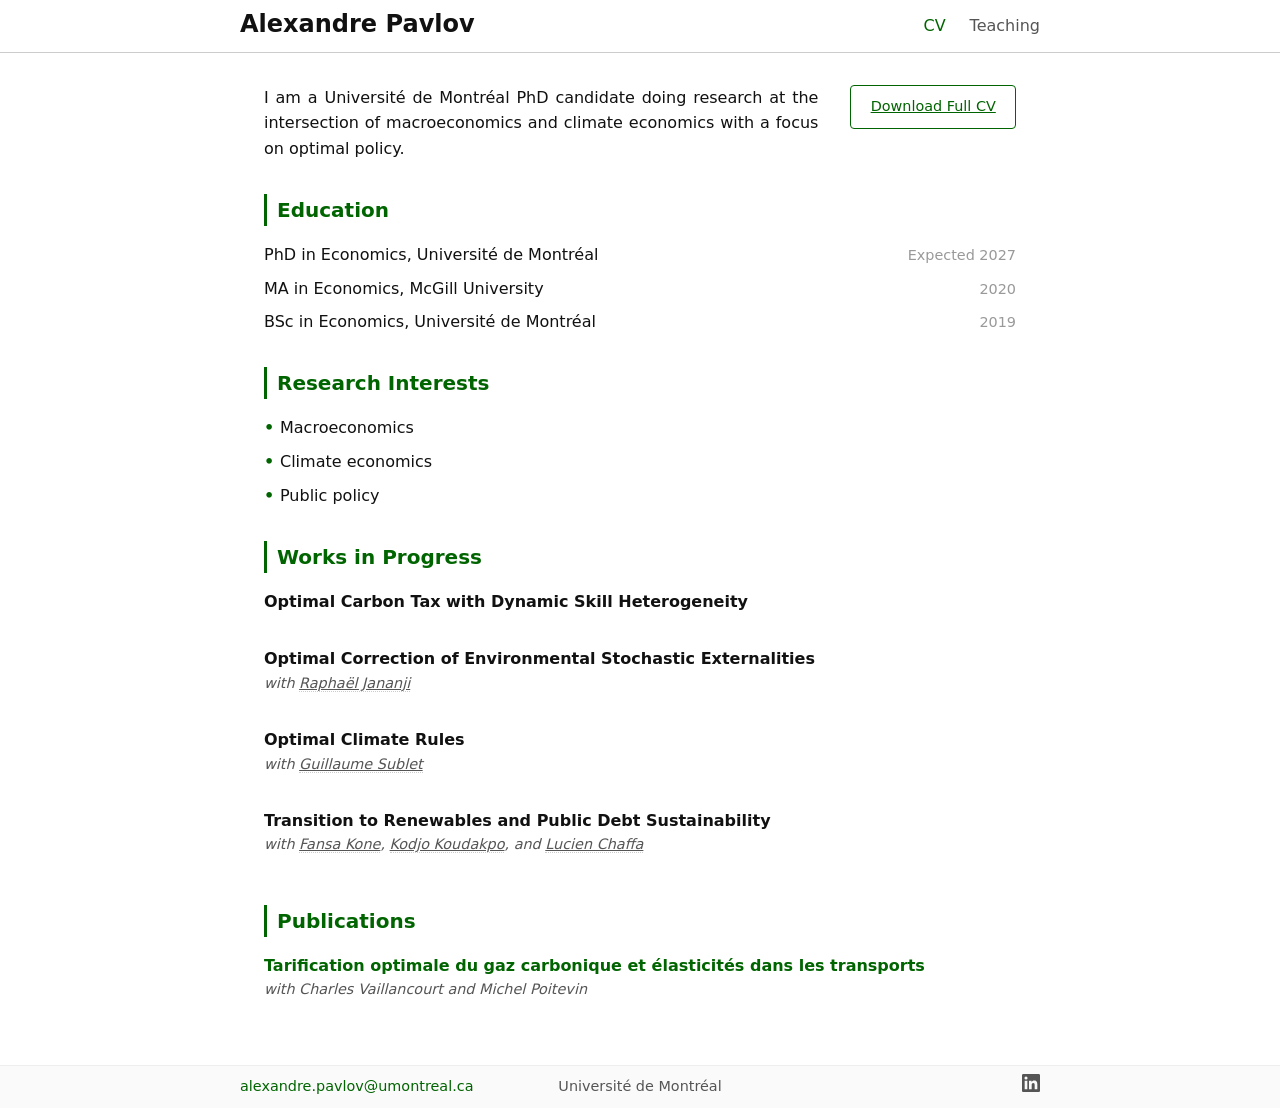
==== CV.html @ 7324c9cb "Updating coauthor" ====
<!DOCTYPE html>
<html lang="en">
<head>
  <meta charset="UTF-8" />
  <meta name="viewport" content="width=device-width, initial-scale=1.0" />

  <title>CV – Alexandre Pavlov</title>

  <meta name="description" content="Curriculum vitae of Alexandre Pavlov — PhD candidate in economics at the Université de Montréal. Education, research interests, works in progress, and publications." />

  <link rel="canonical" href="https://alexandrepavlov.com/CV" />
  <link rel="icon" type="image/svg+xml" href="assets/favicon.svg" />
  <link rel="stylesheet" href="assets/style.css" />

  <meta property="og:type" content="website" />
  <meta property="og:site_name" content="Alexandre Pavlov" />
  <meta property="og:locale" content="en_US" />
  <meta property="og:title" content="CV – Alexandre Pavlov" />
  <meta property="og:description" content="Curriculum vitae of Alexandre Pavlov — PhD candidate in economics at the Université de Montréal." />
  <meta property="og:url" content="https://alexandrepavlov.com/CV" />
  <meta property="og:image" content="https://alexandrepavlov.com/documents/alexandrepavlov.webp" />
  <meta property="og:image:alt" content="Portrait of Alexandre Pavlov" />

  <meta name="twitter:card" content="summary" />
  <meta name="twitter:title" content="CV – Alexandre Pavlov" />
  <meta name="twitter:description" content="Curriculum vitae of Alexandre Pavlov — PhD candidate in economics at the Université de Montréal." />
  <meta name="twitter:image" content="https://alexandrepavlov.com/documents/alexandrepavlov.webp" />
</head>
<body>

  <header>
    <div class="header-inner">
      <div class="site-title">
        <a href="/">Alexandre Pavlov</a>
      </div>
      <nav class="nav-links">
        <a href="CV" class="active" aria-current="page">CV</a>
        <a href="teaching">Teaching</a>
      </nav>
    </div>
  </header>

  <div class="container">
    <main>

      <div class="cv-header">
        <div>
          <p style="margin-top:0;text-align: justify;">
            I am a Université de Montréal PhD candidate doing research at the intersection of macroeconomics and climate economics with a focus on optimal policy.
          </p>
        </div>
        <div>
          <a href="documents/CV/CV.pdf" class="btn-download" download>Download Full CV</a>
        </div>
      </div>

      <h2>Education</h2>
      <ul>
        <li class="edu-item">
          <span class="edu-degree">PhD in Economics, Université de Montréal</span>
          <span class="edu-year">Expected 2027</span>
        </li>
        <li class="edu-item">
          <span class="edu-degree">MA in Economics, McGill University</span>
          <span class="edu-year">2020</span>
        </li>
        <li class="edu-item">
          <span class="edu-degree">BSc in Economics, Université de Montréal</span>
          <span class="edu-year">2019</span>
        </li>
      </ul>

      <hr class="divider" />

      <h2>Research Interests</h2>
      <ul class="research-list">
        <li>Macroeconomics</li>
        <li>Climate economics</li>
        <li>Public policy</li>
      </ul>

      <hr class="divider" />

      <h2>Works in Progress</h2>

        <div class="paper-item">
          <div class="paper-title">Optimal Carbon Tax with Dynamic Skill Heterogeneity</div>
          <div class="paper-meta"></div>
        </div>
        <div class="paper-item">
          <div class="paper-title">Optimal Correction of Environmental Stochastic Externalities</div>
          <div class="paper-meta">
            with <a href="https://raphaeljananji.github.io/" class="coauthor-link">Raphaël Jananji</a>
          </div>
        </div>
        <div class="paper-item">
          <div class="paper-title">Optimal Climate Rules</div>
          <div class="paper-meta">
            with <a href="https://guillaumesublet.github.io/" class="coauthor-link">Guillaume Sublet</a>
          </div>
        </div>

        <div class="paper-item">
          <div class="paper-title">Transition to Renewables and Public Debt Sustainability</div>
          <div class="paper-meta">
            with <a href="https://fansakone.github.io/" class="coauthor-link">Fansa Kone</a>,
            <a href="https://kodjokoudakpo.github.io/" class="coauthor-link">Kodjo Koudakpo</a>,
            and <a href="https://lucienchaffa.github.io/" class="coauthor-link">Lucien Chaffa</a>
          </div>
        </div>

      <hr class="divider" />

      <h2>Publications</h2>

        <div class="paper-item">
          <div class="paper-title">
            <a href="https://cirano.qc.ca/files/publications/2020RP-20.pdf">Tarification optimale du gaz carbonique et élasticités dans les transports</a>
          </div>
          <div class="paper-meta">with Charles Vaillancourt and Michel Poitevin</div>
        </div>

    </main>
  </div>

  <footer class="site-footer">
    <div class="footer-inner">
      <div class="footer-left">
        <a href="mailto:alexandre.pavlov@umontreal.ca">alexandre.pavlov@umontreal.ca</a>
      </div>
      <div class="footer-center">
        Université de Montréal
      </div>
      <div class="footer-right">
        <a href="https://www.linkedin.com/in/alexandre-pavlov" class="icon-link"
           target="_blank" rel="noopener noreferrer" aria-label="LinkedIn">
          <svg xmlns="http://www.w3.org/2000/svg" width="18" height="18" viewBox="0 0 24 24" aria-hidden="true">
            <path d="M20.447 20.452h-3.554v-5.569c0-1.328-.027-3.037-1.852-3.037-1.853 0-2.136 1.445-2.136 2.939v5.667H9.351V9h3.414v1.561h.046c.477-.9 1.637-1.852 3.37-1.852 3.601 0 4.266 2.37 4.266 5.455v6.288zM5.337 7.433a2.062 2.062 0 01-2.063-2.065 2.063 2.063 0 112.063 2.065zm1.782 13.019H3.555V9h3.564v11.452zM22.225 0H1.771C.792 0 0 .774 0 1.729v20.542C0 23.227.792 24 1.771 24h20.451C23.2 24 24 23.227 24 22.271V1.729C24 .774 23.2 0 22.222 0h.003z"/>
          </svg>
        </a>
      </div>
    </div>
  </footer>

</body>
</html>
---- assets/style.css ----
html, body {
  height: 100%;
  margin: 0;
  padding: 0;
}

a {
  color: #006400;
}

body {
  display: flex;
  flex-direction: column;
  margin: 0;
  font-family: system-ui, sans-serif;
  line-height: 1.6;
  background-color: #fff;
  color: #111;
}

header {
  border-bottom: 1px solid #ccc;
  padding: 0.75rem 0;
  position: sticky;
  top: 0;
  background-color: rgba(255, 255, 255, 0.95);
  backdrop-filter: blur(5px);
  z-index: 1000;
}

.header-inner {
  max-width: 800px;
  margin: 0 auto;
  padding: 0 1.5rem;
  display: flex;
  justify-content: space-between;
  align-items: center;
}

.site-title a {
  font-size: 1.5rem;
  font-weight: 600;
  line-height: 1;
  color: #111;
  text-decoration: none;
}

.nav-links {
  display: flex;
  gap: 1.5rem;
}

.nav-links a {
  text-decoration: none;
  color: #555;
  font-weight: 500;
}

.nav-links a:hover {
  text-decoration: underline;
}

.site-title a.active,
.nav-links a.active {
  color: #006400;
}

.container {
  flex: 1;
  max-width: 800px;
  margin: 0 auto;
  padding: 2rem 1.5rem;
  width: 100%;
  box-sizing: border-box;
}

.divider {
  border: 0;
  margin: 1rem;
}

h2 {
  font-size: 1.25rem;
  font-weight: 600;
  color: #006400;
  margin-bottom: 1rem;
  border-left: 3px solid #006400;
  padding-left: 10px;
}

ul {
  list-style: none;
  padding: 0;
  margin: 0;
}

li {
  margin-bottom: 0.5rem;
}

/* Home page: bio */
.bio-section {
  display: flex;
  align-items: center;
  gap: 2rem;
}

.bio-text {
  text-align: justify;
}

.profile-photo {
  display: block;
  width: 250px;
  height: 250px;
  object-fit: cover;
}

/* Papers (home + CV) */
.paper-item {
  margin-bottom: 2rem;
}

.paper-title {
  font-size: 1rem;
  font-weight: 600;
}

.paper-title a {
  text-decoration: none;
  color: #006400;
}

.paper-title a:hover {
  text-decoration: underline;
}

.paper-meta {
  font-size: 0.9rem;
  color: #555;
  font-style: italic;
  margin-bottom: 0.5rem;
}

details.abstract-toggle {
  margin-bottom: 0.75rem;
}

details.abstract-toggle summary {
  font-size: 0.85rem;
  color: #999;
  cursor: pointer;
  list-style: none;
  display: inline-block;
  user-select: none;
}

details.abstract-toggle summary::-webkit-details-marker { display: none; }
details.abstract-toggle summary::after { content: ' ↓'; }
details.abstract-toggle[open] summary::after { content: ' ↑'; }
details.abstract-toggle summary:hover { color: #006400; }

details.abstract-toggle .abstract-text {
  margin-top: 0.5rem;
  font-size: 0.9rem;
  color: #444;
  text-align: justify;
}

.coauthor-link {
  color: #555;
  border-bottom: 1px dotted #ccc;
}

.coauthor-link:hover {
  color: #006400;
  border-bottom: 1px solid #006400;
  text-decoration: none;
}

/* CV page */
.cv-header {
  display: flex;
  justify-content: space-between;
  align-items: flex-start;
  margin-bottom: 1rem;
  gap: 2rem;
}

.btn-download {
  display: inline-block;
  padding: 0.6rem 1.2rem;
  border: 1px solid #006400;
  border-radius: 4px;
  color: #006400;
  font-weight: 500;
  font-size: 0.9rem;
  white-space: nowrap;
}

.btn-download:hover {
  background-color: #006400;
  color: #fff;
  text-decoration: none;
}

.edu-item {
  display: flex;
  justify-content: space-between;
  align-items: baseline;
}

.edu-degree {
  font-weight: 500;
}

.edu-year {
  color: #999;
  font-size: 0.9rem;
  white-space: nowrap;
  margin-left: 1rem;
}

.research-list li {
  position: relative;
  padding-left: 1rem;
}

.research-list li::before {
  content: "•";
  color: #006400;
  position: absolute;
  left: 0;
  font-weight: bold;
}

/* Teaching page */
.course-list {
  list-style: none;
  padding: 0;
  margin: 0;
}

.course-item {
  display: flex;
  justify-content: space-between;
  align-items: baseline;
  padding: 0.5rem 0;
}

.course-item:last-child {
  border-bottom: none;
}

.course-title {
  font-weight: 500;
  flex: 1;
  margin-right: 1rem;
}

.course-details {
  text-align: right;
  font-size: 0.9rem;
  color: #999;
  white-space: nowrap;
}

.institution {
  font-size: 0.9rem;
  color: #999;
  margin-left: 0.5rem;
}

/* Footer */
.site-footer {
  background-color: #fafafa;
  font-size: 0.9rem;
  color: #555;
  padding: 0.5rem 0.5rem 0.5rem;
  border-top: 1px solid #eee;
}

.site-footer a {
  color: #006400;
  text-decoration: none;
}

.footer-inner {
  max-width: 800px;
  margin: 0 auto;
  display: flex;
  justify-content: space-between;
  align-items: center;
}

.footer-left, .footer-center, .footer-right {
  flex: 1;
}

.footer-left { text-align: left; }
.footer-center { text-align: center; }
.footer-right { text-align: right; }

.site-footer a:hover {
  text-decoration: underline;
}

.footer-right .icon-link {
  display: inline-flex;
  align-items: center;
  color: #555;
}

.footer-right .icon-link:hover {
  color: #006400;
}

.footer-right .icon-link svg {
  display: block;
  width: 18px;
  height: 18px;
  fill: currentColor;
}

@media (max-width: 600px) {
  .header-inner,
  .footer-inner {
    flex-direction: column;
    align-items: center;
    text-align: center;
  }

  .bio-section {
    display: flex;
    align-items: center;
    gap: 1rem;
  }

  .profile-photo {
    display: block;
    width: 150px;
    height: 150px;
    object-fit: cover;
  }

  .cv-header {
    flex-direction: column;
  }

  .footer-left, .footer-center, .footer-right {
    text-align: center;
    width: 100%;
  }
}
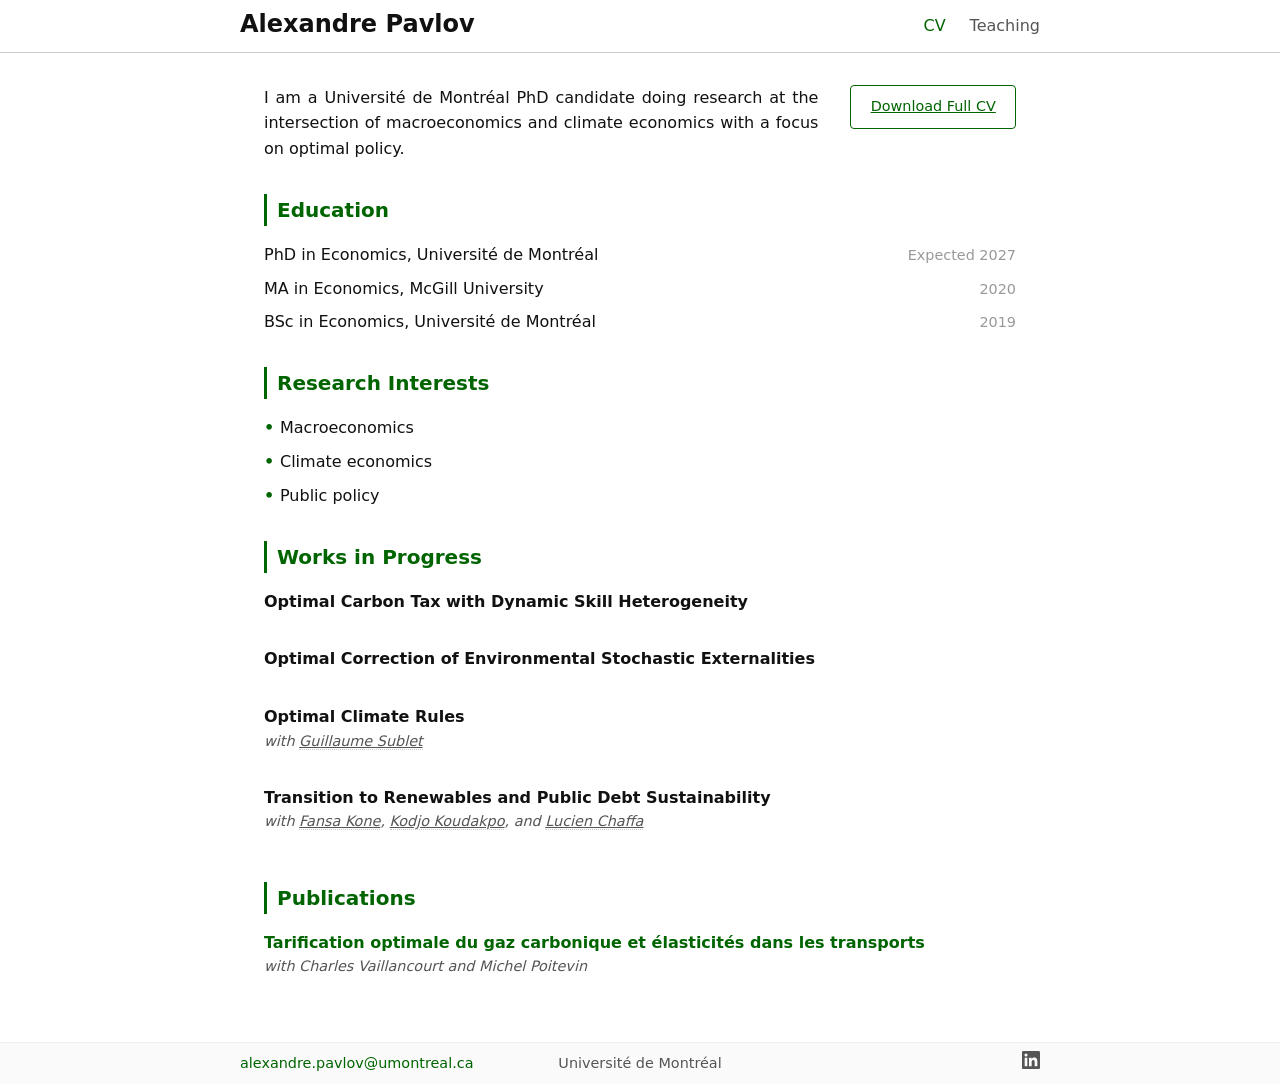
==== commit 339e2197: "Change author for stochastic externalities project" ====
--- a/CV.html
+++ b/CV.html
@@ -89,9 +89,6 @@
         </div>
         <div class="paper-item">
           <div class="paper-title">Optimal Correction of Environmental Stochastic Externalities</div>
-          <div class="paper-meta">
-            with <a href="https://raphaeljananji.github.io/" class="coauthor-link">Raphaël Jananji</a>
-          </div>
         </div>
         <div class="paper-item">
           <div class="paper-title">Optimal Climate Rules</div>
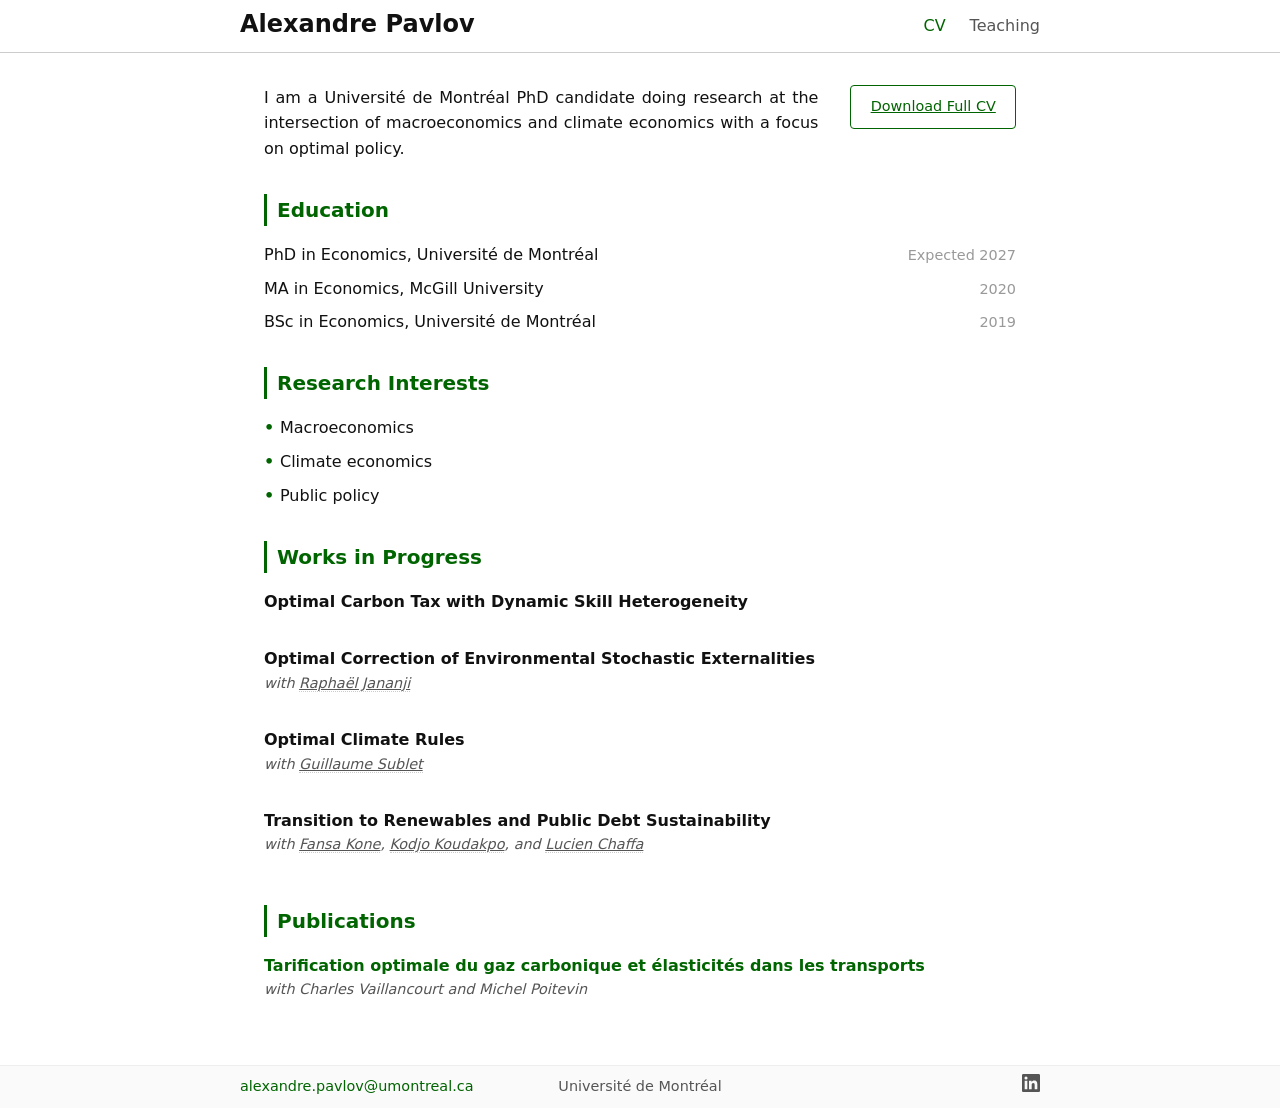
==== commit 5a4b4c57: "Revert "Updating coauthor" This reverts commit 7324c9cbee616813174c237598ee087c93b6265e." ====
--- a/CV.html
+++ b/CV.html
@@ -89,6 +89,9 @@
         </div>
         <div class="paper-item">
           <div class="paper-title">Optimal Correction of Environmental Stochastic Externalities</div>
+          <div class="paper-meta">
+            with <a href="https://raphaeljananji.github.io/" class="coauthor-link">Raphaël Jananji</a>
+          </div>
         </div>
         <div class="paper-item">
           <div class="paper-title">Optimal Climate Rules</div>
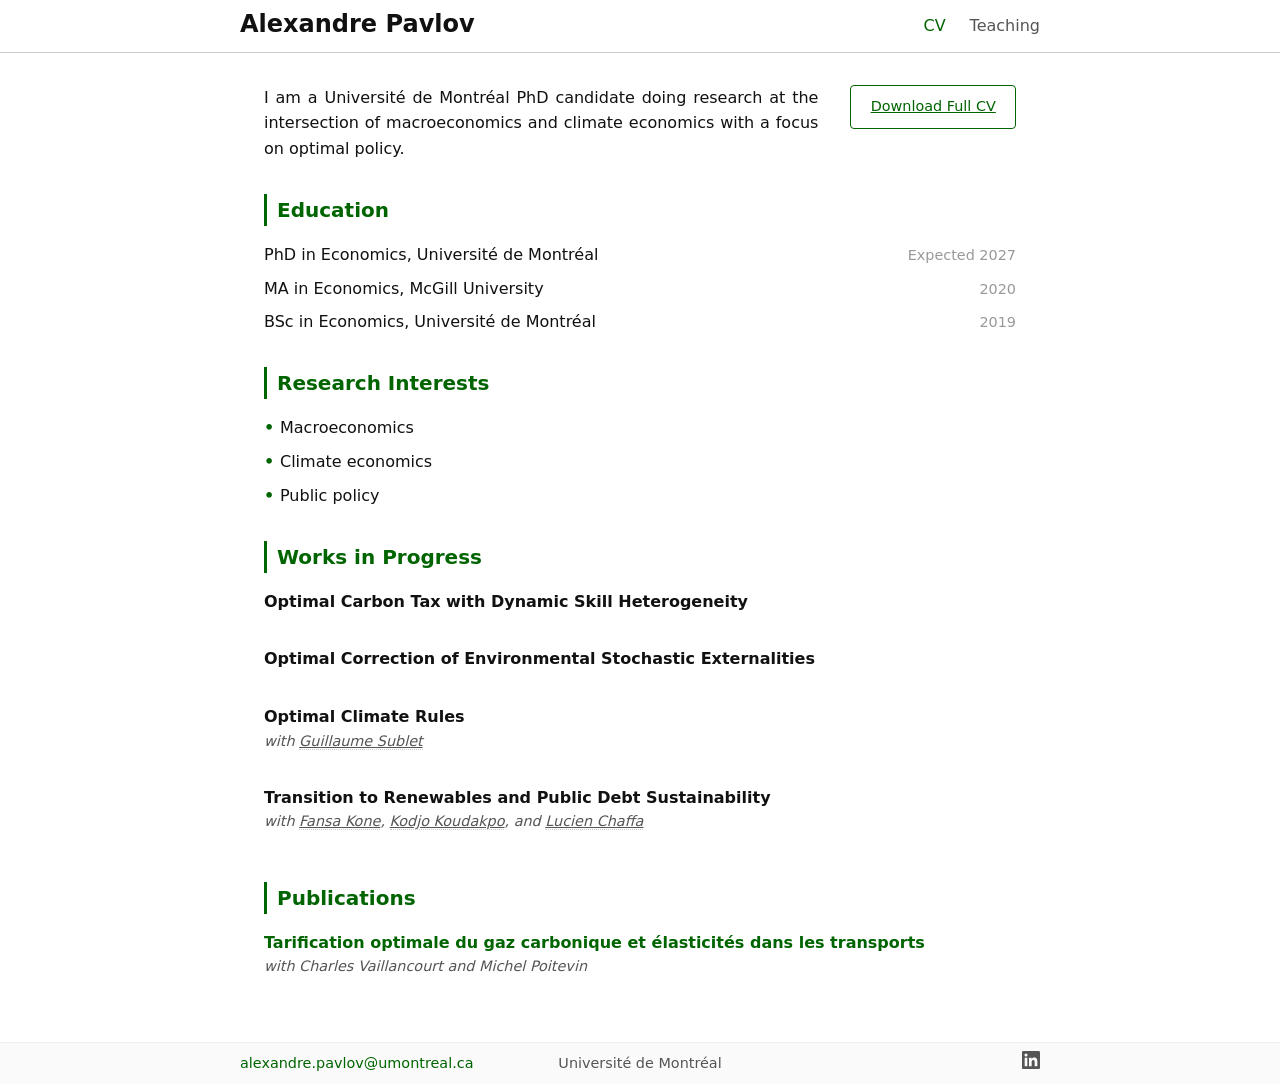
==== commit 609db81d: "Updating coauthor and paper" ====
--- a/CV.html
+++ b/CV.html
@@ -89,9 +89,6 @@
         </div>
         <div class="paper-item">
           <div class="paper-title">Optimal Correction of Environmental Stochastic Externalities</div>
-          <div class="paper-meta">
-            with <a href="https://raphaeljananji.github.io/" class="coauthor-link">Raphaël Jananji</a>
-          </div>
         </div>
         <div class="paper-item">
           <div class="paper-title">Optimal Climate Rules</div>
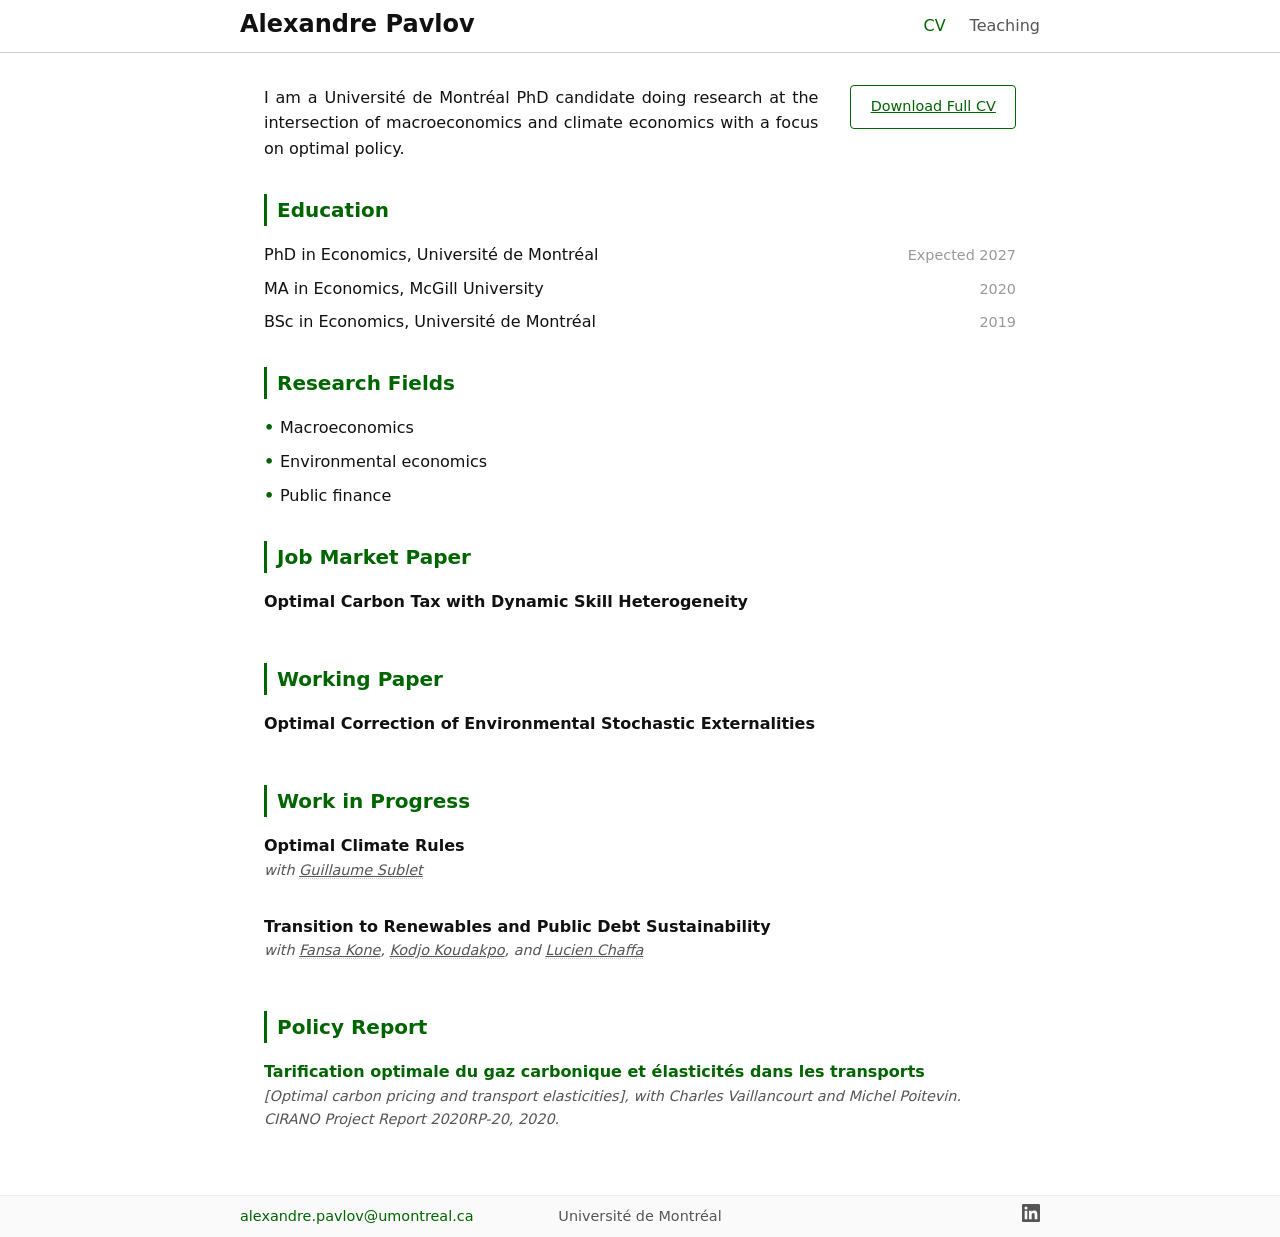
==== commit aa8d8384: "Updating CV and abstract" ====
--- a/CV.html
+++ b/CV.html
@@ -6,7 +6,7 @@
 
   <title>CV – Alexandre Pavlov</title>
 
-  <meta name="description" content="Curriculum vitae of Alexandre Pavlov — PhD candidate in economics at the Université de Montréal. Education, research interests, works in progress, and publications." />
+  <meta name="description" content="Curriculum vitae of Alexandre Pavlov — PhD candidate in economics at the Université de Montréal. Education, research fields, job market paper, working papers, and policy report." />
 
   <link rel="canonical" href="https://alexandrepavlov.com/CV" />
   <link rel="icon" type="image/svg+xml" href="assets/favicon.svg" />
@@ -72,24 +72,38 @@
 
       <hr class="divider" />
 
-      <h2>Research Interests</h2>
+      <h2>Research Fields</h2>
       <ul class="research-list">
         <li>Macroeconomics</li>
-        <li>Climate economics</li>
-        <li>Public policy</li>
+        <li>Environmental economics</li>
+        <li>Public finance</li>
       </ul>
 
       <hr class="divider" />
 
-      <h2>Works in Progress</h2>
+      <!-- Paper links are hidden for now: to restore them, uncomment the <a> tags around the two titles below. -->
+      <h2>Job Market Paper</h2>
 
         <div class="paper-item">
-          <div class="paper-title">Optimal Carbon Tax with Dynamic Skill Heterogeneity</div>
-          <div class="paper-meta"></div>
+          <div class="paper-title">
+            <!--<a href="documents/Pigou-Mirrlees-Carbon-Tax.pdf">-->Optimal Carbon Tax with Dynamic Skill Heterogeneity<!--</a>-->
+          </div>
         </div>
+
+      <hr class="divider" />
+
+      <h2>Working Paper</h2>
+
         <div class="paper-item">
-          <div class="paper-title">Optimal Correction of Environmental Stochastic Externalities</div>
+          <div class="paper-title">
+            <!--<a href="documents/Stochastic-Externalities.pdf">-->Optimal Correction of Environmental Stochastic Externalities<!--</a>-->
+          </div>
         </div>
+
+      <hr class="divider" />
+
+      <h2>Work in Progress</h2>
+
         <div class="paper-item">
           <div class="paper-title">Optimal Climate Rules</div>
           <div class="paper-meta">
@@ -108,13 +122,13 @@
 
       <hr class="divider" />
 
-      <h2>Publications</h2>
+      <h2>Policy Report</h2>
 
         <div class="paper-item">
           <div class="paper-title">
             <a href="https://cirano.qc.ca/files/publications/2020RP-20.pdf">Tarification optimale du gaz carbonique et élasticités dans les transports</a>
           </div>
-          <div class="paper-meta">with Charles Vaillancourt and Michel Poitevin</div>
+          <div class="paper-meta">[Optimal carbon pricing and transport elasticities], with Charles Vaillancourt and Michel Poitevin. CIRANO Project Report 2020RP-20, 2020.</div>
         </div>
 
     </main>
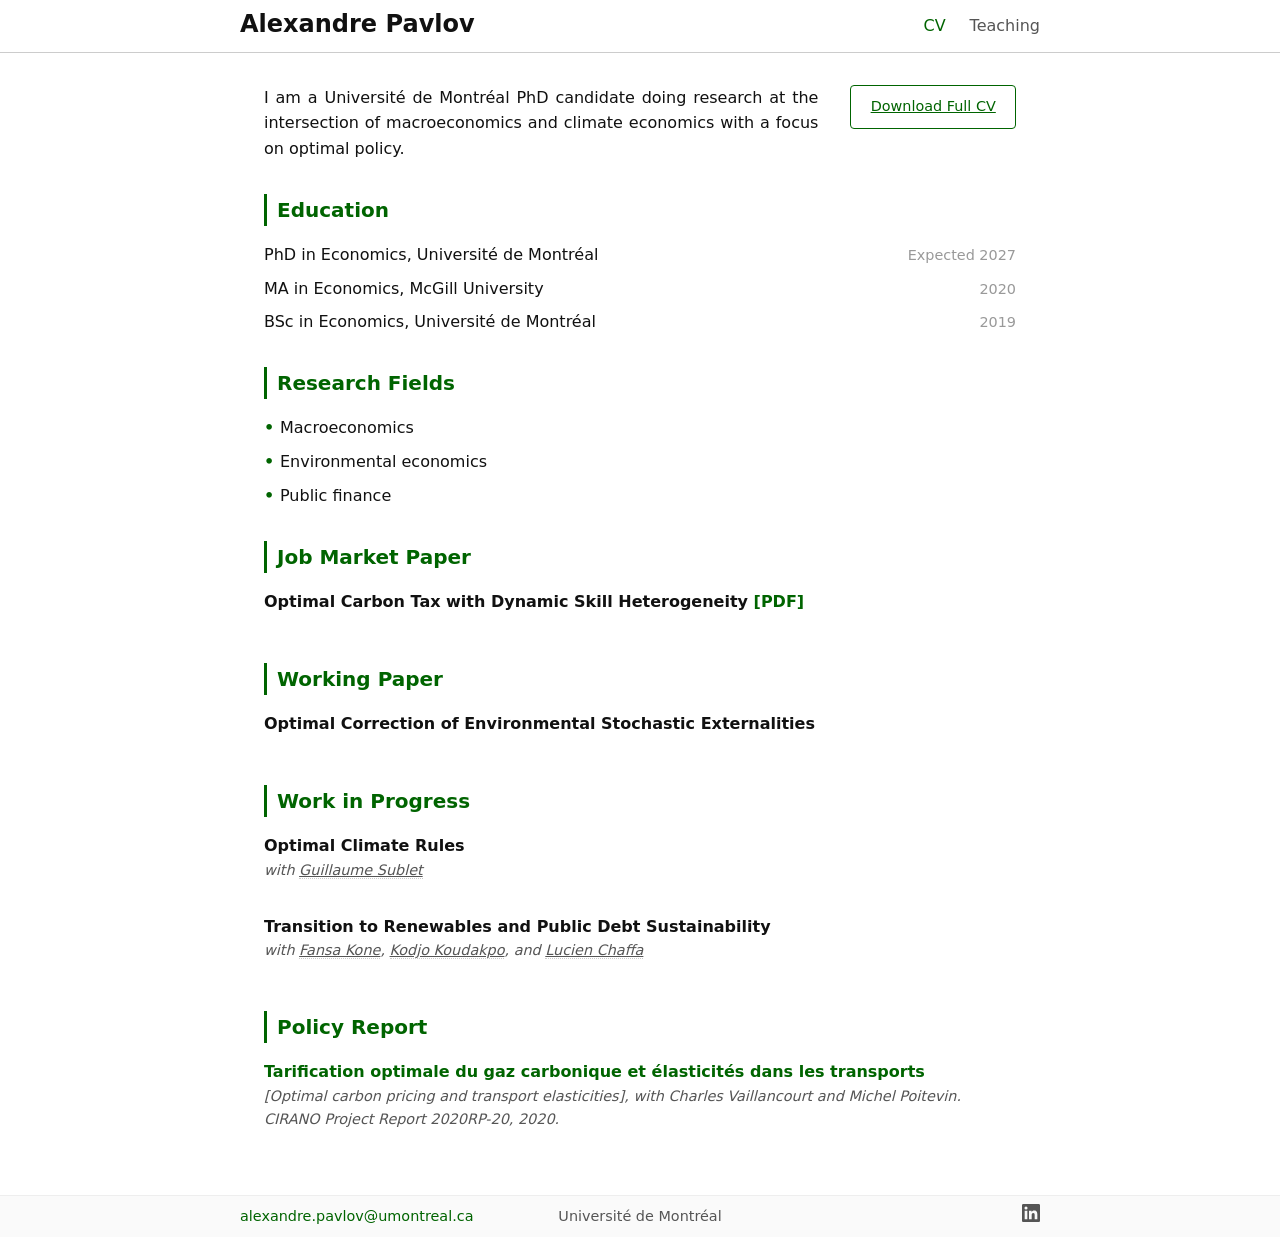
==== commit eeee3a96: "Added hyperlink to Pigou-Mirrlees paper Added hyperlink to Pigou-Mirrlees paper in CV.html and index" ====
--- a/CV.html
+++ b/CV.html
@@ -81,12 +81,12 @@
 
       <hr class="divider" />
 
-      <!-- Paper links are hidden for now: to restore them, uncomment the <a> tags around the two titles below. -->
       <h2>Job Market Paper</h2>
 
         <div class="paper-item">
           <div class="paper-title">
-            <!--<a href="documents/Pigou-Mirrlees-Carbon-Tax.pdf">-->Optimal Carbon Tax with Dynamic Skill Heterogeneity<!--</a>-->
+            Optimal Carbon Tax with Dynamic Skill Heterogeneity
+            <a href="documents/Pigou-Mirrlees-Carbon-Tax.pdf" aria-label="Read Optimal Carbon Tax with Dynamic Skill Heterogeneity (PDF)">[PDF]</a>
           </div>
         </div>
 
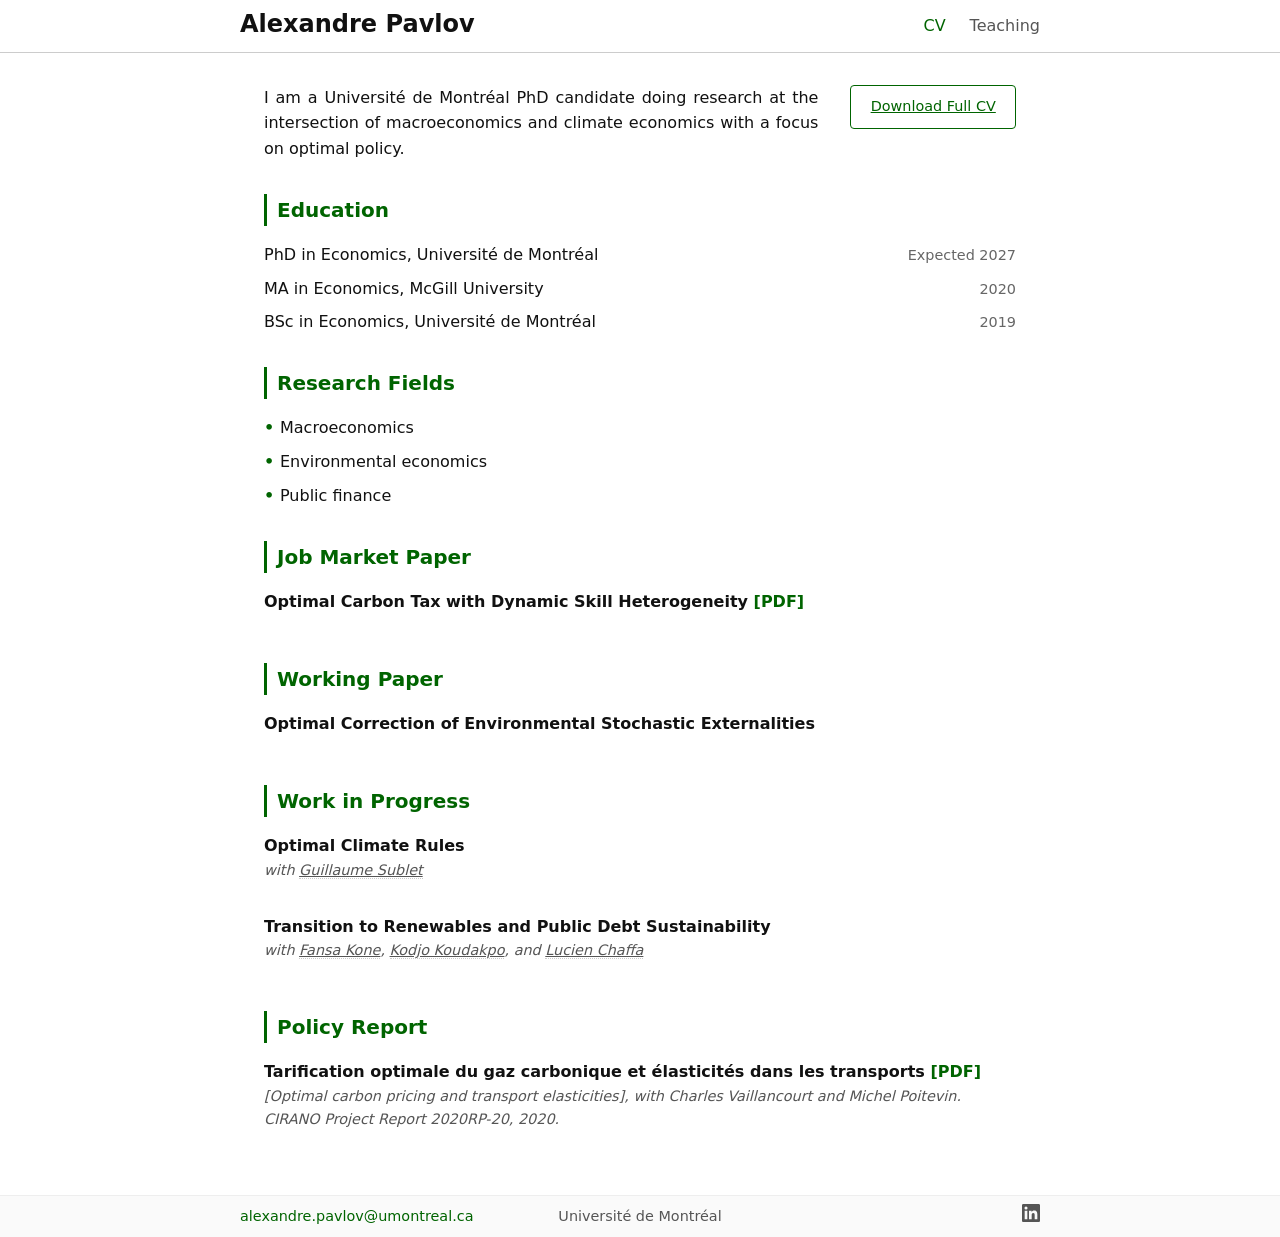
==== commit 3270211e: "Updating introduction, teaching, CV Added focus and job market status in the introduction.  Added JM" ====
--- a/CV.html
+++ b/CV.html
@@ -96,7 +96,8 @@
 
         <div class="paper-item">
           <div class="paper-title">
-            <!--<a href="documents/Stochastic-Externalities.pdf">-->Optimal Correction of Environmental Stochastic Externalities<!--</a>-->
+            Optimal Correction of Environmental Stochastic Externalities
+            <!-- <a href="documents/Stochastic-Externalities.pdf" aria-label="Read Optimal Correction of Environmental Stochastic Externalities (PDF)">[PDF]</a> -->
           </div>
         </div>
 
@@ -126,7 +127,8 @@
 
         <div class="paper-item">
           <div class="paper-title">
-            <a href="https://cirano.qc.ca/files/publications/2020RP-20.pdf">Tarification optimale du gaz carbonique et élasticités dans les transports</a>
+            Tarification optimale du gaz carbonique et élasticités dans les transports
+            <a href="https://cirano.qc.ca/files/publications/2020RP-20.pdf" aria-label="Read Tarification optimale du gaz carbonique et élasticités dans les transports (PDF)">[PDF]</a>
           </div>
           <div class="paper-meta">[Optimal carbon pricing and transport elasticities], with Charles Vaillancourt and Michel Poitevin. CIRANO Project Report 2020RP-20, 2020.</div>
         </div>
--- a/assets/style.css
+++ b/assets/style.css
@@ -148,7 +148,7 @@
 
 details.abstract-toggle summary {
   font-size: 0.85rem;
-  color: #999;
+  color: #555;
   cursor: pointer;
   list-style: none;
   display: inline-block;
@@ -215,7 +215,7 @@
 }
 
 .edu-year {
-  color: #999;
+  color: #666;
   font-size: 0.9rem;
   white-space: nowrap;
   margin-left: 1rem;
@@ -235,6 +235,12 @@
 }
 
 /* Teaching page */
+.teaching-evaluations {
+  margin: 0 0 0.75rem;
+  font-size: 0.9rem;
+  color: #555;
+}
+
 .course-list {
   list-style: none;
   padding: 0;
@@ -261,13 +267,13 @@
 .course-details {
   text-align: right;
   font-size: 0.9rem;
-  color: #999;
+  color: #666;
   white-space: nowrap;
 }
 
 .institution {
   font-size: 0.9rem;
-  color: #999;
+  color: #666;
   margin-left: 0.5rem;
 }
 
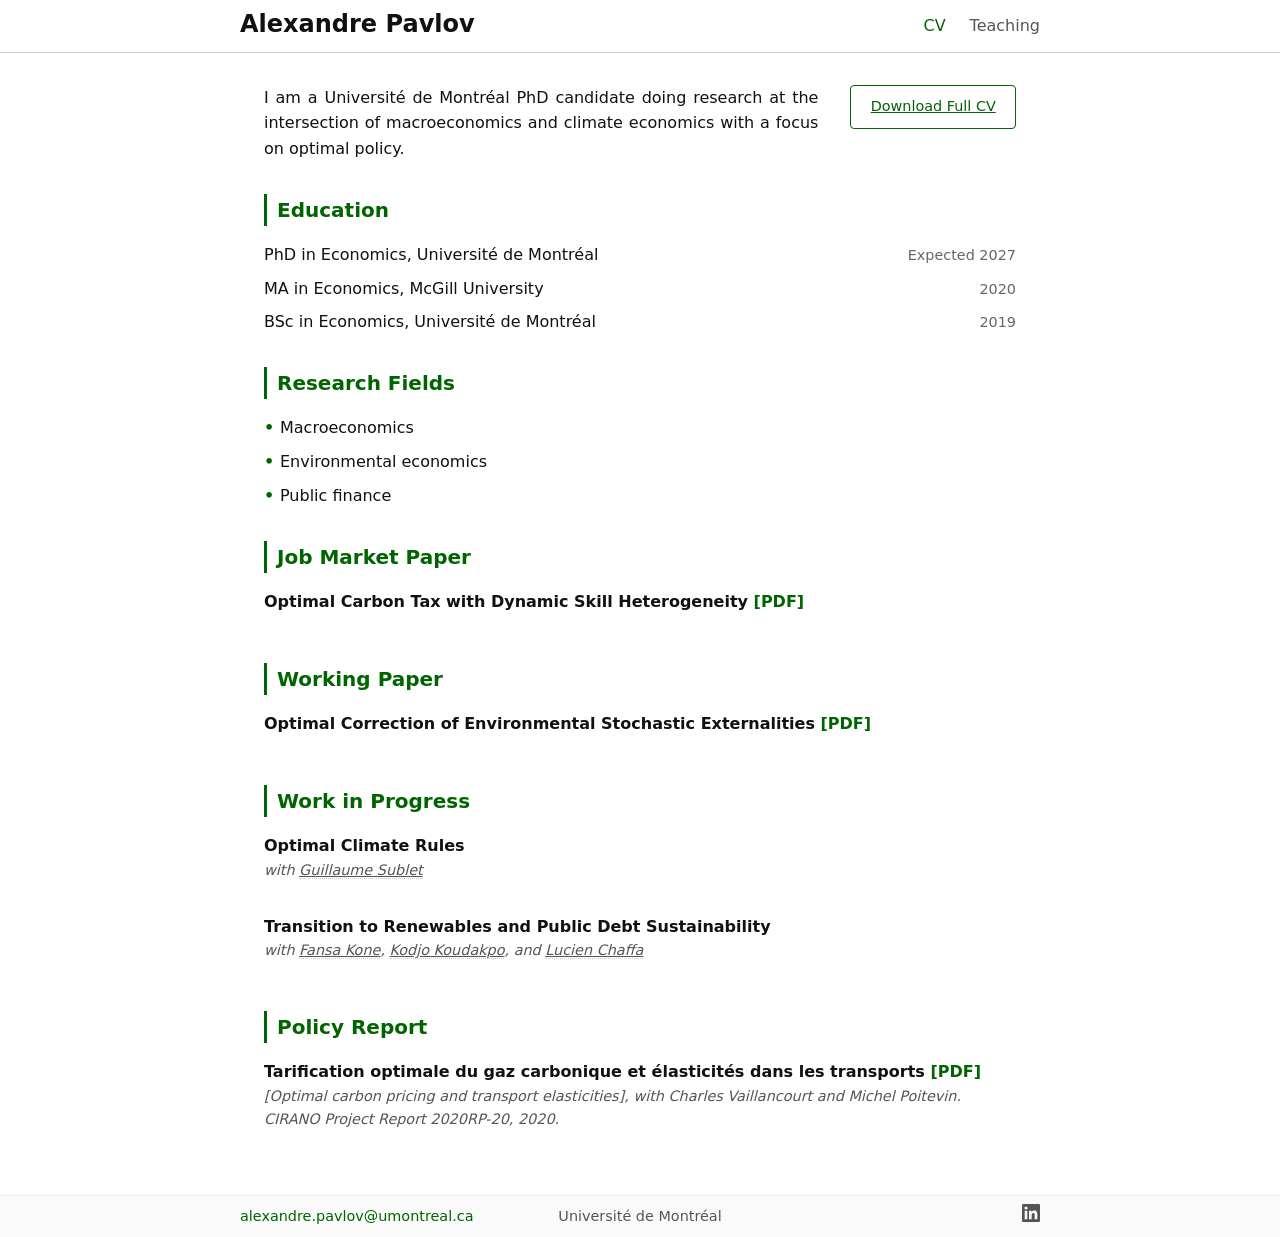
==== commit e16d0861: "Updating drafts and paper links Updating Pigou-Mirrlees and Stochastic Externalities draft, as well " ====
--- a/CV.html
+++ b/CV.html
@@ -97,7 +97,7 @@
         <div class="paper-item">
           <div class="paper-title">
             Optimal Correction of Environmental Stochastic Externalities
-            <!-- <a href="documents/Stochastic-Externalities.pdf" aria-label="Read Optimal Correction of Environmental Stochastic Externalities (PDF)">[PDF]</a> -->
+            <a href="documents/Stochastic-Externalities.pdf" aria-label="Read Optimal Correction of Environmental Stochastic Externalities (PDF)">[PDF]</a>
           </div>
         </div>
 
--- a/assets/style.css
+++ b/assets/style.css
@@ -235,10 +235,15 @@
 }
 
 /* Teaching page */
+.teaching-role-heading {
+  margin-bottom: 0.5rem;
+}
+
 .teaching-evaluations {
-  margin: 0 0 0.75rem;
-  font-size: 0.9rem;
-  color: #555;
+  margin: 0 0 1rem;
+  font-size: 0.85rem;
+  font-weight: 400;
+  color: #666;
 }
 
 .course-list {
@@ -251,7 +256,8 @@
   display: flex;
   justify-content: space-between;
   align-items: baseline;
-  padding: 0.5rem 0;
+  padding: 0.25rem 0;
+  margin-bottom: 0.25rem;
 }
 
 .course-item:last-child {
